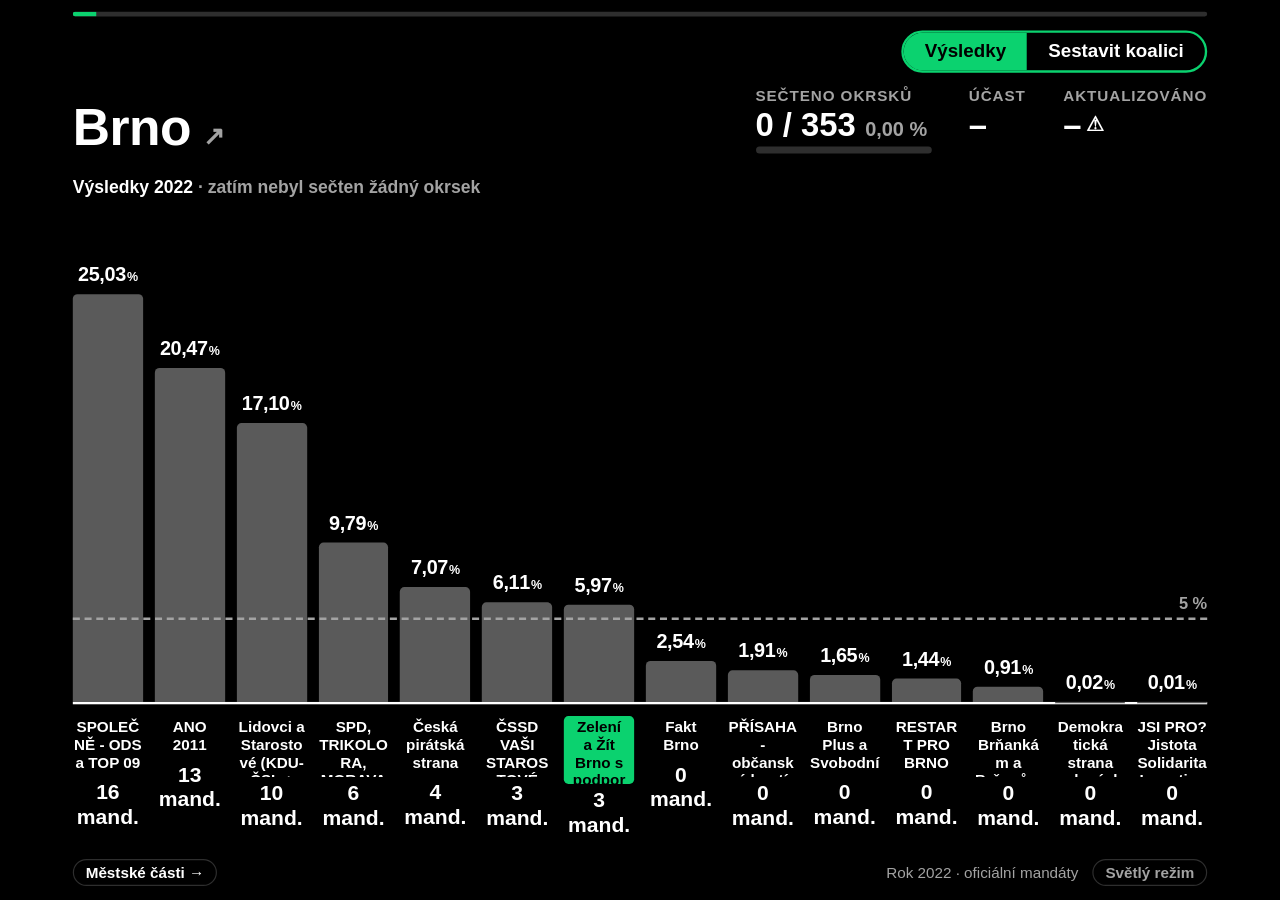
==== index.html @ a77560ff "Web podle designu 1c: projektor, mobil, koalice, odhad mandátů Co-Authored-By: Claude Opus 5.5 <nore" ====
<!doctype html>
<html lang="cs" data-theme="dark">
<head>
<meta charset="utf-8">
<meta name="viewport" content="width=device-width, initial-scale=1, viewport-fit=cover">
<title>Volby Brno 2026</title>
<link rel="stylesheet" href="app.css">
<script>
  try { document.documentElement.dataset.theme = localStorage.getItem("vv-theme") || "dark"; } catch (e) {}
</script>
</head>
<body>
<!-- Projektor 4:3 (≥ 700 px) -->
<div id="stage" class="stage">
  <div id="brnoRow" class="brno-row"></div>
  <div class="countdown"><div id="countdown"></div></div>
  <div class="toolbar">
    <button id="allBtn" class="pill-toggle" type="button">Všechny strany</button>
    <div class="seg" role="tablist">
      <button type="button" data-view="res">Výsledky</button>
      <button type="button" data-view="coal">Sestavit koalici</button>
    </div>
  </div>
  <div class="main">
    <aside id="side" class="side"></aside>
    <section id="detail" class="detail"></section>
  </div>
  <footer class="foot">
    <div id="footLeft"></div>
    <div class="foot-right"><span id="seatNote"></span><button id="themeBtn" class="pill-small" type="button"></button></div>
  </footer>
</div>

<!-- Mobil (< 700 px) -->
<div id="mobile" class="mobile">
  <div class="m-bar">
    <div id="mChips" class="m-chips"></div>
    <button id="mTheme" class="pill-small" type="button"></button>
  </div>
  <div id="mUnits"></div>
  <div id="mSeatNote" class="m-note"></div>
</div>
<div id="mCoal" class="m-coal" hidden>
  <div class="m-coal-head"><button id="mCoalClose" class="pill-small" type="button">Zavřít</button></div>
  <div id="mCoalBody" class="m-coal-body"></div>
</div>

<script src="app.js"></script>
</body>
</html>
---- app.css ----
@font-face{font-family:"Urban Grotesk";src:url("fonts/Urban-Grotesk-Regular.otf");font-weight:400;font-display:swap}
@font-face{font-family:"Urban Grotesk";src:url("fonts/Urban-Grotesk-Medium.otf");font-weight:500;font-display:swap}
@font-face{font-family:"Urban Grotesk";src:url("fonts/Urban-Grotesk-Semibold.otf");font-weight:600;font-display:swap}
@font-face{font-family:"Urban Grotesk";src:url("fonts/Urban-Grotesk-Bold.otf");font-weight:700;font-display:swap}
@font-face{font-family:"Urban Grotesk";src:url("fonts/Urban-Grotesk-Black.otf");font-weight:800 900;font-display:swap}

:root{
  --bg:#000;--fg:#fff;--muted:#a3a3a3;--line:#2e2e2e;--soft:#151515;--grey:#5a5a5a;
  --accent:#0bd26f;--on-accent:#000;
  --font:"Urban Grotesk","Helvetica Neue",Arial,sans-serif;
  color-scheme:dark;
}
:root[data-theme="light"]{--bg:#fff;--fg:#000;--muted:#5c5c5c;--line:#dedede;--soft:#f2f2f2;--grey:#b5b5b5;color-scheme:light}

*{box-sizing:border-box}
html,body{margin:0;height:100%}
body{background:var(--bg);color:var(--fg);font-family:var(--font);font-variant-numeric:tabular-nums}
a{color:inherit;text-decoration:none}
a:hover{opacity:.75}
button{font:inherit;color:inherit;background:none;border:0;padding:0;cursor:pointer}
button:focus-visible,a:focus-visible{outline:2px solid var(--accent);outline-offset:2px}

/* ---------- projektor: plátno 1024×768, škálované v JS ---------- */
.stage{position:fixed;left:0;top:0;width:1024px;height:768px;transform-origin:0 0;padding:20px 28px 12px;display:flex;flex-direction:column;gap:18px;overflow:hidden}
.mobile,.m-coal{display:none}

.brno-row{display:flex;gap:20px;align-items:stretch;background:var(--soft);border-radius:8px;padding:14px 16px}
.brno-row[hidden]{display:none}
.brno-meta{display:flex;flex-direction:column;justify-content:space-between;gap:8px;min-width:170px}
.brno-meta a{font-size:30px;font-weight:900;line-height:1}
.brno-meta .rows{display:flex;flex-direction:column;gap:3px;font-size:14px;font-weight:600;color:var(--muted)}
.brno-meta b{color:var(--fg);font-weight:800}
.cells{flex:1;min-width:0;display:grid;grid-auto-flow:column;grid-auto-columns:minmax(0,1fr);gap:6px}
.cell{display:flex;flex-direction:column;justify-content:space-between;gap:4px;padding:8px 7px;border-radius:6px;background:var(--bg);border-top:4px solid}
.cell.ours{background:var(--accent);color:var(--on-accent)}
.cell .n{font-size:13px;font-weight:700;line-height:1.15;max-height:30px;overflow:hidden}
.cell .p{font-size:19px;font-weight:900;line-height:1;white-space:nowrap;letter-spacing:-.02em}
.cell .p small,.col .pct small{font-size:.63em;font-weight:700;margin-left:1px}
.cell .s{font-size:13px;font-weight:700}
.cells-note{grid-column:1/-1;align-self:center;color:var(--muted);font-size:14px;font-weight:600}

.countdown{height:4px;margin-top:-10px;background:var(--line);border-radius:2px;overflow:hidden}
.countdown div{height:100%;width:0;background:var(--accent)}

.toolbar{display:flex;justify-content:flex-end;align-items:center;gap:10px;margin:-6px 0}
.pill-toggle{white-space:nowrap;font-weight:700;border:1px solid var(--line);padding:8px 16px;border-radius:999px;font-size:16px;color:var(--muted)}
.pill-toggle.on{background:var(--accent);color:var(--on-accent);border-color:var(--accent)}
.pill-toggle[hidden]{display:none}
.seg{display:flex;border:2px solid var(--accent);border-radius:999px;overflow:hidden;font-weight:800;font-size:16px}
.seg button{white-space:nowrap;padding:7px 18px}
.seg button.on{background:var(--accent);color:var(--on-accent)}

.main{flex:1;min-height:0;display:flex;gap:24px}
.side{width:230px;flex-shrink:0;display:flex;flex-direction:column;gap:2px}
.side[hidden]{display:none}
.side-head{display:flex;justify-content:space-between;font-size:11px;font-weight:700;letter-spacing:.06em;text-transform:uppercase;color:var(--muted);padding:0 10px 4px}
.side-row{position:relative;flex:1;min-height:0;display:flex;align-items:center;justify-content:space-between;gap:8px;padding:0 10px;border-radius:4px;background:var(--soft);overflow:hidden;text-align:left}
.side-row .nm{font-size:15px;font-weight:700;white-space:nowrap;overflow:hidden;text-overflow:ellipsis}
.side-row .v{font-size:15px;font-weight:800;white-space:nowrap}
.side-row .prog{position:absolute;left:0;bottom:0;height:3px;background:var(--accent)}
.side-row.on{background:var(--accent);color:var(--on-accent)}
.side-row.on .prog{background:#000}

.detail{flex:1;min-width:0;display:flex;flex-direction:column;gap:20px}

/* hlavička celku */
.dhead{display:flex;align-items:flex-end;justify-content:space-between;gap:24px;flex-wrap:wrap}
.dname{font-size:44px;font-weight:900;line-height:1;letter-spacing:-.01em;display:flex;align-items:baseline;gap:10px}
.dname span{font-size:22px;font-weight:600;color:var(--muted)}
.metrics{display:flex;gap:32px;align-items:flex-end}
.metric{display:flex;flex-direction:column;gap:4px}
.lbl{font-size:13px;font-weight:700;letter-spacing:.06em;text-transform:uppercase;color:var(--muted)}
.metric .val{font-size:28px;font-weight:800;line-height:1}
.metric .pad{padding-bottom:10px}
.metric .row{display:flex;align-items:baseline;gap:8px;line-height:1}
.metric .sub{font-size:17px;font-weight:700;color:var(--muted)}
.metric .warn{font-size:.6em;margin-left:4px;vertical-align:.25em}
.bar6{height:6px;width:150px;background:var(--line);border-radius:3px;overflow:hidden}
.bar6 div{height:100%;background:var(--accent)}

/* sloupcový graf */
.chart{flex:1;min-height:0;display:flex;flex-direction:column;gap:10px}
.ref-note{font-size:15px;font-weight:700;color:var(--muted);margin-bottom:-4px}
.ref-note b{color:var(--fg)}
.plot{flex:1;min-height:0;position:relative;display:flex;gap:10px;container-type:inline-size;align-items:stretch;border-bottom:2px solid var(--fg)}
.five{position:absolute;left:0;right:0;border-top:2px dashed var(--muted);pointer-events:none;z-index:1}
.five span{position:absolute;right:0;top:-22px;font-size:14px;font-weight:700;color:var(--muted);background:var(--bg);padding-left:6px}
.col{flex:1;min-width:0;display:flex;flex-direction:column;justify-content:flex-end}
.col .pct{font-size:clamp(15px,2.5cqw,26px);font-weight:800;text-align:center;margin-bottom:6px;white-space:nowrap;letter-spacing:-.02em;position:relative;z-index:2;align-self:center;background:var(--bg);padding:0 4px;border-radius:3px}
.dense .col .pct{font-size:clamp(13px,1.75cqw,22px)}
.col .bar{height:0;border-radius:4px 4px 0 0;transition:height .6s ease}
.labels{display:flex;gap:10px;align-items:flex-start}
.lab{flex:1;min-width:0;display:flex;flex-direction:column;align-items:center;gap:4px;text-align:center}
.lab .n{font-size:15px;font-weight:600;line-height:1.15;max-height:52px;overflow:hidden;padding:3px 0;overflow-wrap:anywhere}
.dense .lab .n{font-size:13px}
.lab .n.ours{font-weight:800;background:var(--accent);color:var(--on-accent);padding:3px 6px;border-radius:4px;max-height:58px}
.lab .s{font-size:18px;font-weight:800}
.lab .u3{font-size:13px;font-weight:600;color:var(--muted)}

.empty{flex:1;min-height:0;display:flex;flex-direction:column;align-items:center;justify-content:center;gap:8px;border:2px dashed var(--line);border-radius:8px}
.empty b{font-size:36px;font-weight:800}
.empty span{font-size:18px;color:var(--muted)}

/* koalice */
.coal{height:100%;display:flex;flex-direction:column;gap:20px}
.coal-head{display:flex;align-items:flex-end;justify-content:space-between;gap:16px;flex-wrap:wrap}
.coal-head .nm{font-size:40px;font-weight:900;line-height:1;margin-top:6px}
.coal-head .tot{font-size:16px;font-weight:600;color:var(--muted)}
.coal-sum{display:flex;align-items:center;gap:16px;flex-wrap:wrap;font-size:18px}
.coal-sum .n{font-weight:900}
.coal-sum .of{font-weight:700;color:var(--muted)}
.status{font-weight:800;padding:5px 12px;border-radius:999px;background:var(--soft)}
.status.ok{background:var(--accent);color:var(--on-accent)}
.reset{margin-left:auto;font-size:14px;font-weight:700;color:var(--muted);border:1px solid var(--line);padding:5px 12px;border-radius:999px}
.coal-bar{position:relative;height:72px;background:var(--soft);border-radius:4px;display:flex;margin-bottom:24px}
.seg-c{height:100%;display:flex;align-items:center;justify-content:center;font-size:28px;font-weight:900;border-right:2px solid var(--bg);overflow:hidden;transition:width .3s ease}
.maj-line{position:absolute;top:-8px;bottom:-8px;border-left:3px solid var(--fg)}
.maj-lbl{position:absolute;top:84px;transform:translateX(-50%);font-size:14px;font-weight:700;white-space:nowrap}
.cards{display:grid;grid-template-columns:repeat(auto-fill,minmax(150px,1fr));gap:8px;align-content:start}
.card{display:flex;flex-direction:column;gap:6px;padding:0 0 10px;border-radius:6px;overflow:hidden;border:2px solid var(--line);text-align:left}
.card:active{transform:scale(.97)}
.card.on{background:var(--soft);border-color:var(--fg)}
.card.on.ours{border-color:var(--accent)}
.card .top{height:6px}
.card .n{padding:0 12px;font-size:15px;font-weight:700;line-height:1.15;min-height:35px}
.card .r{padding:0 12px;display:flex;align-items:baseline;justify-content:space-between;gap:6px}
.card .s{font-size:24px;font-weight:900}
.card .s small{font-size:13px;font-weight:700;margin-left:4px}
.card .a{font-size:13px;font-weight:700}
.card .a.add-ours{color:var(--accent)}
.card.on .a{color:var(--muted)}
.coal .empty b{font-size:24px}

.foot{display:flex;justify-content:space-between;align-items:center;font-size:13px;color:var(--muted)}
.foot b{color:var(--fg);font-weight:700;white-space:nowrap}
.foot-right{display:flex;gap:12px;align-items:center}
.pill-small{font-weight:700;border:1px solid var(--line);padding:3px 10px;border-radius:999px;white-space:nowrap;color:inherit}
.foot .pill-small.fg{color:var(--fg)}

/* ---------- mobil ---------- */
@media (max-width:699px){
  .stage{display:none}
  .mobile{display:block;padding-bottom:32px}
  .m-bar{position:sticky;top:0;z-index:5;display:flex;align-items:center;gap:8px;padding:8px 16px;padding-top:calc(8px + env(safe-area-inset-top,0px));background:var(--bg);border-bottom:1px solid var(--line)}
  .m-chips{flex:1;min-width:0;display:flex;gap:6px;overflow-x:auto;scrollbar-width:none}
  .m-chips::-webkit-scrollbar{display:none}
  .m-chips a{flex:none;display:flex;align-items:center;min-height:44px;padding:0 14px;border-radius:999px;background:var(--soft);font-weight:700;font-size:15px;white-space:nowrap}
  .m-bar .pill-small{min-height:44px;padding:0 12px}
  .m-unit{padding:20px 16px 8px;border-bottom:1px solid var(--line);scroll-margin-top:64px}
  .m-unit h2{margin:0;font-size:30px;font-weight:900;line-height:1.05}
  .m-unit h2 span{font-size:18px;color:var(--muted);font-weight:600}
  .m-meta{display:flex;flex-wrap:wrap;gap:4px 16px;margin:8px 0 12px;font-size:14px;font-weight:600;color:var(--muted)}
  .m-meta b{color:var(--fg);font-weight:800}
  .m-prog{height:4px;background:var(--line);border-radius:2px;overflow:hidden;margin-bottom:14px}
  .m-prog div{height:100%;background:var(--accent)}
  .hbars{display:flex;flex-direction:column;gap:10px}
  .hrow{display:grid;grid-template-columns:minmax(0,1fr) auto;gap:2px 10px;align-items:center}
  .hrow .n{font-size:15px;font-weight:600;line-height:1.2;min-width:0;overflow-wrap:anywhere}
  .hrow .n.ours{font-weight:800}
  .hrow .n.ours::before{content:"";display:inline-block;width:10px;height:10px;border-radius:2px;background:var(--accent);margin-right:6px}
  .hrow .v{font-size:16px;font-weight:800;text-align:right;white-space:nowrap}
  .hrow .v small{font-weight:600;color:var(--muted);font-size:13px;margin-left:6px}
  .hrow .track{grid-column:1/-1;height:12px;background:var(--soft);border-radius:0 3px 3px 0;position:relative}
  .hrow .track div{height:100%;border-radius:0 3px 3px 0;transition:width .6s ease}
  .hrow .track .f5{position:absolute;top:-3px;bottom:-3px;border-left:2px dashed var(--muted)}
  .m-actions{display:flex;gap:8px;flex-wrap:wrap;margin:14px 0 8px}
  .m-actions button{min-height:44px;padding:0 16px;border-radius:999px;font-weight:800;font-size:15px;border:2px solid var(--accent)}
  .m-actions button.sec{border:1px solid var(--line);font-weight:700;color:var(--muted)}
  .m-empty{border:2px dashed var(--line);border-radius:8px;padding:24px;text-align:center}
  .m-empty b{display:block;font-size:22px}
  .m-empty span{color:var(--muted)}
  .m-note{padding:16px;font-size:13px;color:var(--muted)}
  .m-coal{position:fixed;inset:0;z-index:10;background:var(--bg);display:flex;flex-direction:column;overflow:auto}
  .m-coal[hidden]{display:none}
  .m-coal-head{display:flex;justify-content:flex-end;padding:12px 16px;padding-top:calc(12px + env(safe-area-inset-top,0px))}
  .m-coal-head .pill-small{min-height:44px;padding:0 16px}
  .m-coal-body{padding:0 16px 32px}
  .m-coal-body .coal{height:auto}
  .m-coal-body .coal-head .nm{font-size:30px}
  .m-coal-body .seg-c{font-size:20px}
  .m-coal-body .cards{grid-template-columns:repeat(auto-fill,minmax(140px,1fr))}
  .m-coal-body .card{min-height:44px}
  .m-coal-body .reset{min-height:44px}
}
@media (prefers-reduced-motion:reduce){.col .bar,.seg-c,.hrow .track div{transition:none}}
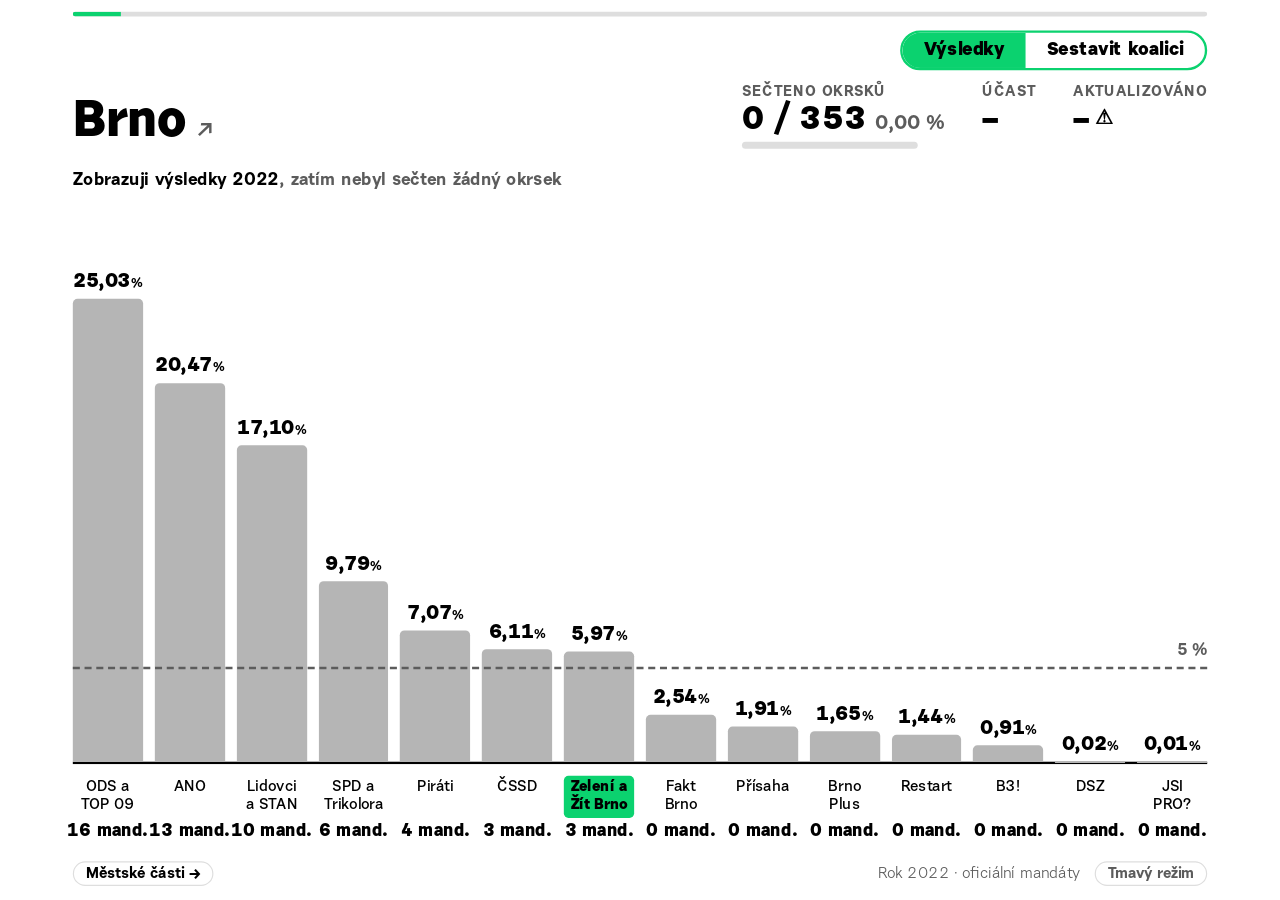
==== commit 1de2b5b2: "Výchozí světlý režim Co-Authored-By: Claude Opus 5.5 <noreply@anthropic.com>" ====
--- a/index.html
+++ b/index.html
@@ -1,12 +1,12 @@
 <!doctype html>
-<html lang="cs" data-theme="dark">
+<html lang="cs" data-theme="light">
 <head>
 <meta charset="utf-8">
 <meta name="viewport" content="width=device-width, initial-scale=1, viewport-fit=cover">
 <title>Volby Brno 2026</title>
 <link rel="stylesheet" href="app.css">
 <script>
-  try { document.documentElement.dataset.theme = localStorage.getItem("vv-theme") || "dark"; } catch (e) {}
+  try { document.documentElement.dataset.theme = localStorage.getItem("vv-theme") || "light"; } catch (e) {}
 </script>
 </head>
 <body>
--- a/app.css
+++ b/app.css
@@ -91,10 +91,11 @@
 .col .bar{height:0;border-radius:4px 4px 0 0;transition:height .6s ease}
 .labels{display:flex;gap:10px;align-items:flex-start}
 .lab{flex:1;min-width:0;display:flex;flex-direction:column;align-items:center;gap:4px;text-align:center}
-.lab .n{font-size:15px;font-weight:600;line-height:1.15;max-height:52px;overflow:hidden;padding:3px 0;overflow-wrap:anywhere}
+.lab .n{font-size:15px;font-weight:600;line-height:1.15;padding:3px 4px;height:calc(2.3em + 6px);max-width:100%;display:-webkit-box;-webkit-box-orient:vertical;-webkit-line-clamp:2;overflow:hidden;hyphens:auto;overflow-wrap:break-word}
 .dense .lab .n{font-size:13px}
-.lab .n.ours{font-weight:800;background:var(--accent);color:var(--on-accent);padding:3px 6px;border-radius:4px;max-height:58px}
-.lab .s{font-size:18px;font-weight:800}
+.lab .n.ours{font-weight:800;background:var(--accent);color:var(--on-accent);border-radius:4px}
+.lab .s{font-size:18px;font-weight:800;white-space:nowrap}
+.dense .lab .s{font-size:15px}
 .lab .u3{font-size:13px;font-weight:600;color:var(--muted)}
 
 .empty{flex:1;min-height:0;display:flex;flex-direction:column;align-items:center;justify-content:center;gap:8px;border:2px dashed var(--line);border-radius:8px}
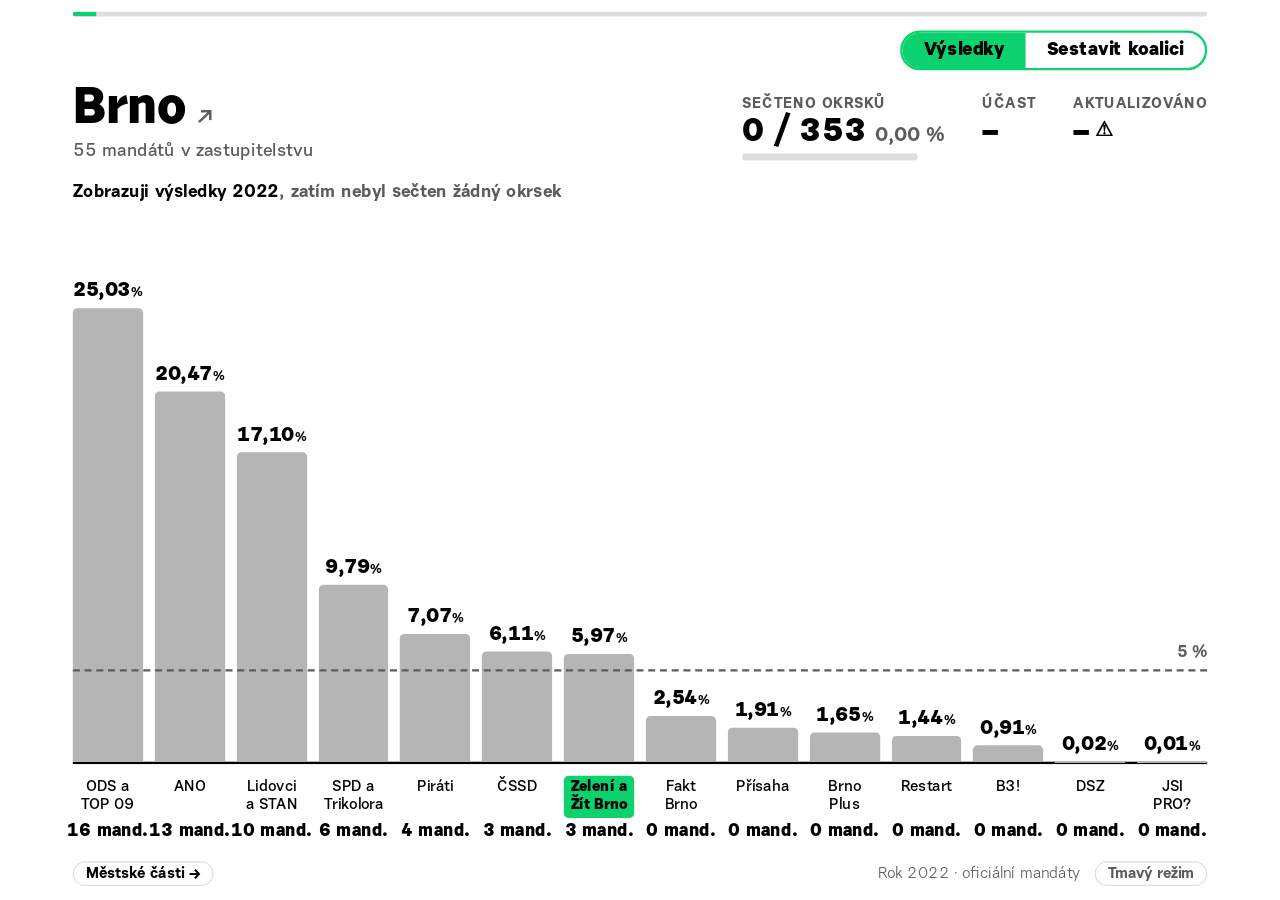
==== commit 80e6bce6: "Obejít mezipaměť GitHub Pages u app.js a app.css Co-Authored-By: Claude Opus 5.5 <noreply@anthropic." ====
--- a/index.html
+++ b/index.html
@@ -4,10 +4,10 @@
 <meta charset="utf-8">
 <meta name="viewport" content="width=device-width, initial-scale=1, viewport-fit=cover">
 <title>Volby Brno 2026</title>
-<link rel="stylesheet" href="app.css">
 <script>
   try { document.documentElement.dataset.theme = localStorage.getItem("vv-theme") || "light"; } catch (e) {}
 </script>
+<script>document.write('<link rel="stylesheet" href="app.css?v=' + Date.now() + '">');</script>
 </head>
 <body>
 <!-- Projektor 4:3 (≥ 700 px) -->
@@ -45,6 +45,12 @@
   <div id="mCoalBody" class="m-coal-body"></div>
 </div>
 
-<script src="app.js"></script>
+<script>
+  // GitHub Pages posílá max-age=600 – přidáním času obejdeme mezipaměť, aby se změny projevily hned.
+  (function () {
+    var s = document.createElement("script");
+    s.src = "app.js?v=" + Date.now(); document.body.appendChild(s);
+  })();
+</script>
 </body>
 </html>
--- a/app.css
+++ b/app.css
@@ -66,6 +66,8 @@
 /* hlavička celku */
 .dhead{display:flex;align-items:flex-end;justify-content:space-between;gap:24px;flex-wrap:wrap}
 .dname{font-size:44px;font-weight:900;line-height:1;letter-spacing:-.01em;display:flex;align-items:baseline;gap:10px}
+.dtitle{display:flex;flex-direction:column;gap:6px}
+.dseats{font-size:15px;font-weight:600;color:var(--muted)}
 .dname span{font-size:22px;font-weight:600;color:var(--muted)}
 .metrics{display:flex;gap:32px;align-items:flex-end}
 .metric{display:flex;flex-direction:column;gap:4px}
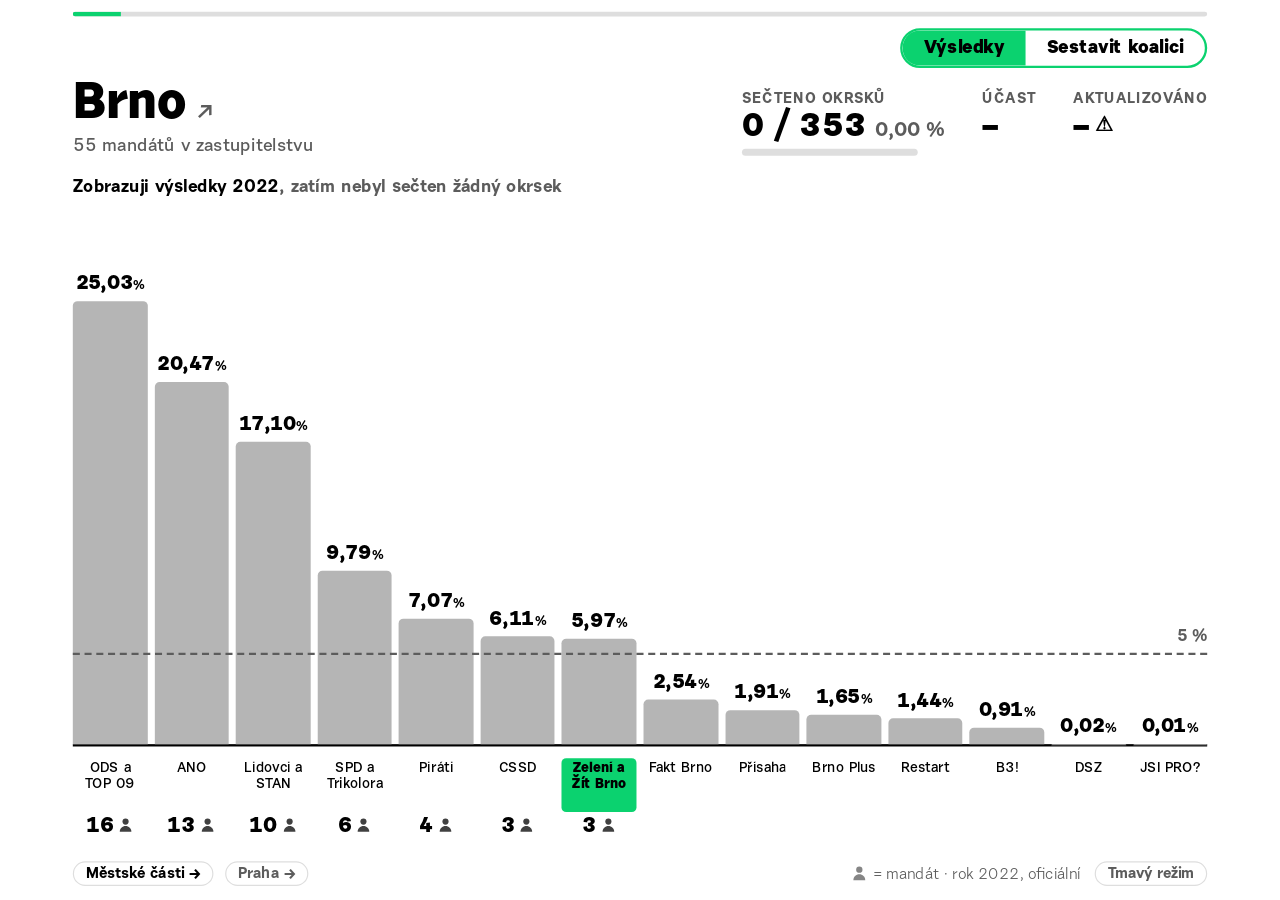
==== commit 23047cf6: "Lišta přepínačů v pravém sloupci – levý sloupec začíná hned pod odpočtem Co-Authored-By: Claude Opus" ====
--- a/index.html
+++ b/index.html
@@ -14,16 +14,18 @@
 <div id="stage" class="stage">
   <div id="brnoRow" class="brno-row"></div>
   <div class="countdown"><div id="countdown"></div></div>
-  <div class="toolbar">
-    <button id="allBtn" class="pill-toggle" type="button">Všechny strany</button>
-    <div class="seg" role="tablist">
-      <button type="button" data-view="res">Výsledky</button>
-      <button type="button" data-view="coal">Sestavit koalici</button>
-    </div>
-  </div>
   <div class="main">
     <aside id="side" class="side"></aside>
-    <section id="detail" class="detail"></section>
+    <div class="right">
+      <div class="toolbar">
+        <button id="allBtn" class="pill-toggle" type="button">Všechny strany</button>
+        <div class="seg" role="tablist">
+          <button type="button" data-view="res">Výsledky</button>
+          <button type="button" data-view="coal">Sestavit koalici</button>
+        </div>
+      </div>
+      <section id="detail" class="detail"></section>
+    </div>
   </div>
   <footer class="foot">
     <div id="footLeft"></div>
--- a/app.css
+++ b/app.css
@@ -24,25 +24,27 @@
 .stage{position:fixed;left:0;top:0;width:1024px;height:768px;transform-origin:0 0;padding:20px 28px 12px;display:flex;flex-direction:column;gap:18px;overflow:hidden}
 .mobile,.m-coal{display:none}
 
-.brno-row{display:flex;gap:20px;align-items:stretch;background:var(--soft);border-radius:8px;padding:14px 16px}
+.brno-row{display:flex;gap:14px;align-items:stretch;background:var(--soft);border-radius:8px;padding:14px 16px}
 .brno-row[hidden]{display:none}
-.brno-meta{display:flex;flex-direction:column;justify-content:space-between;gap:8px;min-width:170px}
+.brno-meta{display:flex;flex-direction:column;justify-content:space-between;gap:8px;min-width:150px}
 .brno-meta a{font-size:30px;font-weight:900;line-height:1}
 .brno-meta .rows{display:flex;flex-direction:column;gap:3px;font-size:14px;font-weight:600;color:var(--muted)}
 .brno-meta b{color:var(--fg);font-weight:800}
-.cells{flex:1;min-width:0;display:grid;grid-auto-flow:column;grid-auto-columns:minmax(0,1fr);gap:6px}
-.cell{display:flex;flex-direction:column;justify-content:space-between;gap:4px;padding:8px 7px;border-radius:6px;background:var(--bg);border-top:4px solid}
+.cells{flex:1;min-width:0;display:grid;grid-auto-flow:column;grid-auto-columns:minmax(0,1fr);gap:5px}
+.cell{min-width:0;container-type:inline-size;display:flex;flex-direction:column;justify-content:space-between;gap:4px;padding:8px 5px;border-radius:6px;background:var(--bg);border-top:4px solid}
 .cell.ours{background:var(--accent);color:var(--on-accent)}
-.cell .n{font-size:13px;font-weight:700;line-height:1.15;max-height:30px;overflow:hidden}
-.cell .p{font-size:19px;font-weight:900;line-height:1;white-space:nowrap;letter-spacing:-.02em}
+.cell .n{font-size:clamp(12px,20cqw,14px);font-weight:700;line-height:1.15;height:2.3em}
+.cell .n span{display:-webkit-box;-webkit-box-orient:vertical;-webkit-line-clamp:2;overflow:hidden;overflow-wrap:normal;word-break:normal}
+.cell .p{font-size:clamp(16px,36cqw,22px);font-weight:900;line-height:1;white-space:nowrap;letter-spacing:-.02em}
 .cell .p small,.col .pct small{font-size:.63em;font-weight:700;margin-left:1px}
-.cell .s{font-size:13px;font-weight:700}
+.cell .s{font-size:14px;font-weight:700;min-height:1.2em}
 .cells-note{grid-column:1/-1;align-self:center;color:var(--muted);font-size:14px;font-weight:600}
 
 .countdown{height:4px;margin-top:-10px;background:var(--line);border-radius:2px;overflow:hidden}
 .countdown div{height:100%;width:0;background:var(--accent)}
 
-.toolbar{display:flex;justify-content:flex-end;align-items:center;gap:10px;margin:-6px 0}
+.right{flex:1;min-width:0;display:flex;flex-direction:column;gap:10px}
+.toolbar{display:flex;justify-content:flex-end;align-items:center;gap:10px;margin-top:-4px}
 .pill-toggle{white-space:nowrap;font-weight:700;border:1px solid var(--line);padding:8px 16px;border-radius:999px;font-size:16px;color:var(--muted)}
 .pill-toggle.on{background:var(--accent);color:var(--on-accent);border-color:var(--accent)}
 .pill-toggle[hidden]{display:none}
@@ -50,7 +52,7 @@
 .seg button{white-space:nowrap;padding:7px 18px}
 .seg button.on{background:var(--accent);color:var(--on-accent)}
 
-.main{flex:1;min-height:0;display:flex;gap:24px}
+.main{flex:1;min-height:0;display:flex;gap:24px;margin-top:-4px}
 .side{width:230px;flex-shrink:0;display:flex;flex-direction:column;gap:2px}
 .side[hidden]{display:none}
 .side-head{display:flex;justify-content:space-between;font-size:11px;font-weight:700;letter-spacing:.06em;text-transform:uppercase;color:var(--muted);padding:0 10px 4px}
@@ -61,7 +63,7 @@
 .side-row.on{background:var(--accent);color:var(--on-accent)}
 .side-row.on .prog{background:#000}
 
-.detail{flex:1;min-width:0;display:flex;flex-direction:column;gap:20px}
+.detail{flex:1;min-width:0;min-height:0;display:flex;flex-direction:column;gap:20px}
 
 /* hlavička celku */
 .dhead{display:flex;align-items:flex-end;justify-content:space-between;gap:24px;flex-wrap:wrap}
@@ -93,12 +95,14 @@
 .col .bar{height:0;border-radius:4px 4px 0 0;transition:height .6s ease}
 .labels{display:flex;gap:10px;align-items:flex-start}
 .lab{flex:1;min-width:0;display:flex;flex-direction:column;align-items:center;gap:4px;text-align:center}
-.lab .n{font-size:15px;font-weight:600;line-height:1.15;padding:3px 4px;height:calc(2.3em + 6px);max-width:100%;display:-webkit-box;-webkit-box-orient:vertical;-webkit-line-clamp:2;overflow:hidden;hyphens:auto;overflow-wrap:break-word}
-.dense .lab .n{font-size:13px}
+.lab .n{display:flex;align-items:flex-start;justify-content:center;max-width:100%;height:calc(3 * 1.12em + 6px);padding:3px 4px;font-size:14px;font-weight:600;line-height:1.12}
+.lab .n span{display:-webkit-box;-webkit-box-orient:vertical;-webkit-line-clamp:3;overflow:hidden;overflow-wrap:normal;word-break:normal;hyphens:manual}
 .lab .n.ours{font-weight:800;background:var(--accent);color:var(--on-accent);border-radius:4px}
-.lab .s{font-size:18px;font-weight:800;white-space:nowrap}
-.dense .lab .s{font-size:15px}
-.lab .u3{font-size:13px;font-weight:600;color:var(--muted)}
+.dense .lab .n{font-size:12px;line-height:1.12;height:calc(3 * 1.12em + 6px);padding:3px 2px}
+.dense .lab .n span{-webkit-line-clamp:3}
+.lab .s{font-size:18px;font-weight:800;white-space:nowrap;line-height:1.1;min-height:1.1em}
+.dense .lab .s{font-size:18px}
+.dense .labels,.dense .plot{gap:6px}
 
 .empty{flex:1;min-height:0;display:flex;flex-direction:column;align-items:center;justify-content:center;gap:8px;border:2px dashed var(--line);border-radius:8px}
 .empty b{font-size:36px;font-weight:800}
@@ -128,7 +132,6 @@
 .card .n{padding:0 12px;font-size:15px;font-weight:700;line-height:1.15;min-height:35px}
 .card .r{padding:0 12px;display:flex;align-items:baseline;justify-content:space-between;gap:6px}
 .card .s{font-size:24px;font-weight:900}
-.card .s small{font-size:13px;font-weight:700;margin-left:4px}
 .card .a{font-size:13px;font-weight:700}
 .card .a.add-ours{color:var(--accent)}
 .card.on .a{color:var(--muted)}
@@ -136,6 +139,7 @@
 
 .foot{display:flex;justify-content:space-between;align-items:center;font-size:13px;color:var(--muted)}
 .foot b{color:var(--fg);font-weight:700;white-space:nowrap}
+#footLeft{display:flex;gap:10px;align-items:center}
 .foot-right{display:flex;gap:12px;align-items:center}
 .pill-small{font-weight:700;border:1px solid var(--line);padding:3px 10px;border-radius:999px;white-space:nowrap;color:inherit}
 .foot .pill-small.fg{color:var(--fg)}
@@ -186,3 +190,7 @@
   .m-coal-body .reset{min-height:44px}
 }
 @media (prefers-reduced-motion:reduce){.col .bar,.seg-c,.hrow .track div{transition:none}}
+
+/* ikona mandátu */
+.seat{width:.78em;height:.78em;margin-left:.18em;vertical-align:-.06em;fill:currentColor;opacity:.75;flex:none}
+.foot .seat,.m-note .seat{width:1.1em;height:1.1em;vertical-align:-.2em;margin:0 .15em 0 0}
